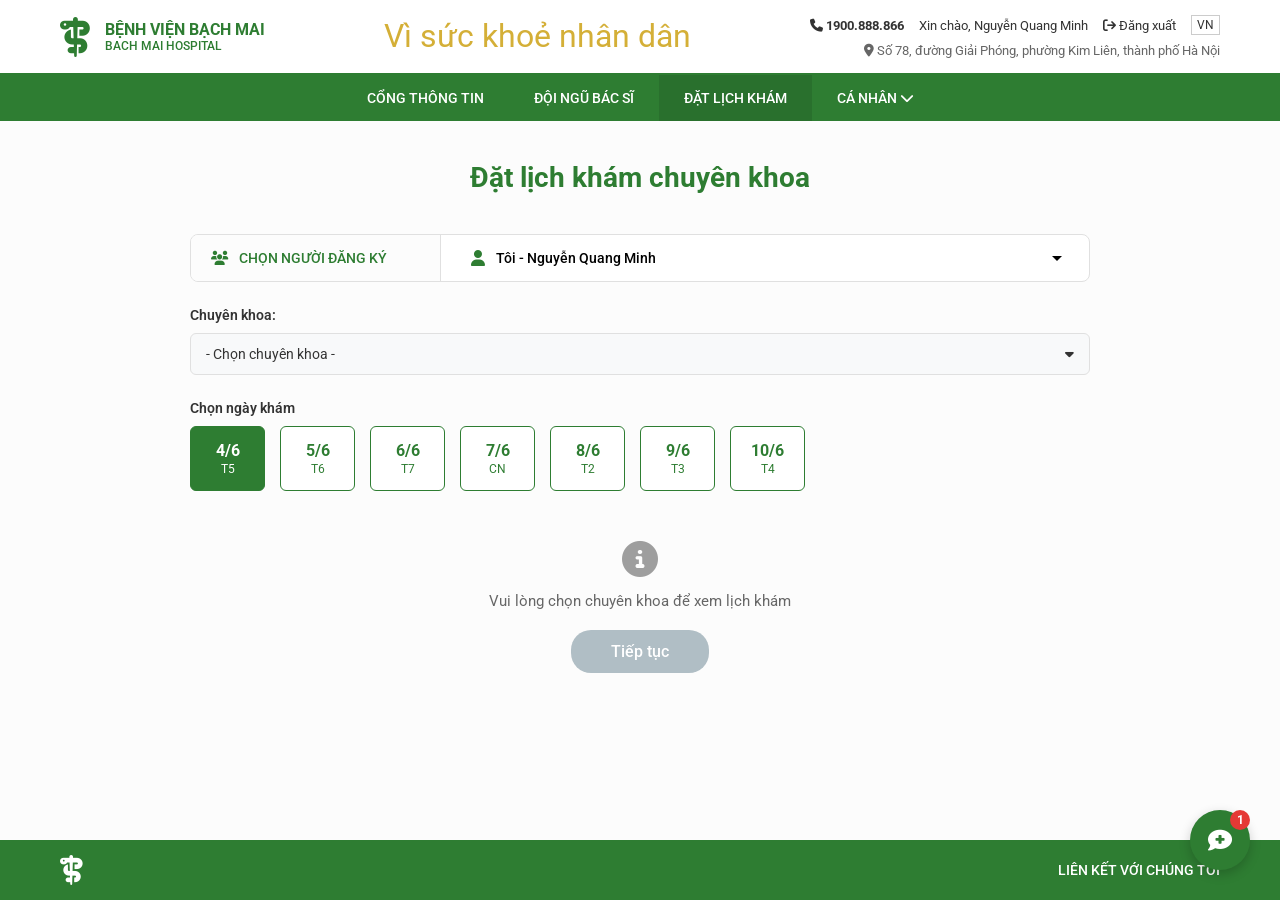
==== codebase/frontend/index.html @ 5bd8d62b "refactor: rollback direct frontend modifications and add codebase/frontend/TICKET_FRONTEND.md ticket" ====
<!DOCTYPE html>
<html lang="vi">
<head>
    <meta charset="UTF-8">
    <meta name="viewport" content="width=device-width, initial-scale=1.0">
    <title>Đặt lịch khám chuyên khoa - Bệnh viện Bạch Mai</title>
    <!-- Google Fonts -->
    <link href="https://fonts.googleapis.com/css2?family=Roboto:wght@400;500;700&display=swap" rel="stylesheet">
    <link href="https://fonts.googleapis.com/css2?family=Dancing+Script:wght@700&display=swap" rel="stylesheet">
    <!-- Font Awesome -->
    <link rel="stylesheet" href="https://cdnjs.cloudflare.com/ajax/libs/font-awesome/6.4.0/css/all.min.css">
    <!-- Custom CSS -->
    <link rel="stylesheet" href="css/styles.css">
</head>
<body>
    <!-- HEADER -->
    <header class="desktop-header">
        <div class="header-container">
            <!-- Left: Logo -->
            <div class="header-logo">
                <i class="fa-solid fa-staff-snake logo-icon"></i>
                <div class="logo-text">
                    <h1>BỆNH VIỆN BẠCH MAI</h1>
                    <h2>BACH MAI HOSPITAL</h2>
                </div>
            </div>
            
            <!-- Middle: Slogan -->
            <div class="header-slogan">
                <span>Vì sức khoẻ nhân dân</span>
            </div>

            <!-- Right: Info -->
            <div class="header-info">
                <div class="info-top">
                    <span class="phone"><i class="fa-solid fa-phone"></i> 1900.888.866</span>
                    <span class="user-greeting">Xin chào, Nguyễn Quang Minh</span>
                    <a href="#" class="logout"><i class="fa-solid fa-arrow-right-from-bracket"></i> Đăng xuất</a>
                    <div class="lang-switch">VN</div>
                </div>
                <div class="info-bottom">
                    <i class="fa-solid fa-location-dot"></i> Số 78, đường Giải Phóng, phường Kim Liên, thành phố Hà Nội
                </div>
            </div>
        </div>
    </header>

    <!-- NAVIGATION MENU -->
    <nav class="main-nav">
        <div class="nav-container">
            <a href="#">CỔNG THÔNG TIN</a>
            <a href="#">ĐỘI NGŨ BÁC SĨ</a>
            <a href="#" class="active">ĐẶT LỊCH KHÁM</a>
            <a href="#">CÁ NHÂN <i class="fa-solid fa-chevron-down"></i></a>
        </div>
    </nav>

    <!-- MAIN CONTENT -->
    <main class="main-content">
        <div class="content-container">
            <h1 class="page-title">Đặt lịch khám chuyên khoa</h1>

            <!-- Form Section -->
            <div class="booking-form">
                <!-- User Select -->
                <div class="form-row user-select-row">
                    <div class="row-label">
                        <i class="fa-solid fa-users"></i> CHỌN NGƯỜI ĐĂNG KÝ
                    </div>
                    <div class="row-input">
                        <div class="custom-select">
                            <i class="fa-solid fa-user input-icon"></i>
                            <select id="patient-select">
                                <option>Tôi - Nguyễn Quang Minh</option>
                            </select>
                        </div>
                    </div>
                </div>

                <!-- Department Select -->
                <div class="form-group">
                    <label>Chuyên khoa:</label>
                    <div class="custom-dropdown" id="department-dropdown">
                        <div class="dropdown-header">
                            <span class="selected-text">- Chọn chuyên khoa -</span>
                            <i class="fa-solid fa-caret-down"></i>
                        </div>
                        <div class="dropdown-body">
                            <div class="dropdown-search">
                                <input type="text" placeholder="" id="department-search">
                            </div>
                            <div class="dropdown-list">
                                <div class="dropdown-item" data-value="da-lieu">
                                    <div class="item-title">Da Liễu</div>
                                    <div class="item-desc"><span class="highlight">Triệu chứng:</span> CÁC TRIỆU CHỨNG NGOÀI DA: NGỨA, MỤN, PHỎNG NƯỚC, CÁC BỆNH LÂY NHIỄM QUA ĐƯỜNG TÌNH DỤC...</div>
                                </div>
                                <div class="dropdown-item" data-value="ho-tro-sinh-san">
                                    <div class="item-title">Hỗ trợ sinh sản</div>
                                    <div class="item-desc"><span class="highlight">Triệu chứng:</span> Khám vô sinh, mong con, IUI, IVF; bảo tồn sinh sản; dậy thì, mãn kinh, tiền hôn nhân; thai nghén, nội tiết, phụ khoa hiếm muộn : polyp buồng tử cung, dính buồng tử cung, u xơ tử cung, u buồng trứng, buồng trứng đa nang, lạc nội mạc tử cung; sk giới tính/ tình dục, sức khoẻ sinh sản, nam khoa sinh sản...</div>
                                </div>
                                <div class="dropdown-item" data-value="di-ung">
                                    <div class="item-title">Dị Ứng - Miễn dịch</div>
                                    <div class="item-desc"><span class="highlight">Triệu chứng:</span> CÁC TRIỆU CHỨNG: MẨN ĐỎ NGOÀI DA, MỀ ĐAY, LUPUS BAN ĐỎ, BỆNH HỆ THỐNG,...</div>
                                </div>
                                <div class="dropdown-item" data-value="noi-co-xuong-khop">
                                    <div class="item-title">Nội - Cơ Xương Khớp</div>
                                    <div class="item-desc"><span class="highlight">Triệu chứng:</span> CÓ CÁC TRIỆU CHỨNG SAU: ĐAU XƯƠNG, ĐAU VÀ SƯNG TẠI CÁC KHỚP,...</div>
                                </div>
                                <div class="dropdown-item" data-value="noi-chong-doc">
                                    <div class="item-title">Nội - Chống Độc</div>
                                    <div class="item-desc"><span class="highlight">Triệu chứng:</span> SAU KHI BỊ CÔN TRÙNG - ĐỘNG VẬT CẮN, DẤU HIỆU NGỘ ĐỘC THUỐC, KIỂM TRA SỨC KHỎE...</div>
                                </div>
                                <div class="dropdown-item" data-value="noi-ho-hap">
                                    <div class="item-title">Nội - Hô Hấp</div>
                                    <div class="item-desc"><span class="highlight">Triệu chứng:</span> CÓ CÁC TRIỆU CHỨNG: HO KHAN, HO ĐỜM, BỆNH PHỔI MÃN TÍNH, CÓ TIỀN SỬ HÚT THUỐC LÁ NHIỀU, ...</div>
                                </div>
                                <div class="dropdown-item" data-value="noi-huyet-hoc">
                                    <div class="item-title">Nội - Huyết Học</div>
                                    <div class="item-desc"><span class="highlight">Triệu chứng:</span> CÓ CÁC TRIỆU CHỨNG SAU: MỆT MỎI, DA XANH, CÓ CÁC NỐT XUẤT HUYẾT, HOẶC BẦM TÍM DƯỚI DA,...</div>
                                </div>
                            </div>
                        </div>
                    </div>
                </div>

                <!-- Date Select -->
                <div class="form-group date-group">
                    <label>Chọn ngày khám</label>
                    <div class="date-list">
                        <button class="date-btn active">
                            <span class="date-day">4/6</span>
                            <span class="date-dow">T5</span>
                        </button>
                        <button class="date-btn">
                            <span class="date-day">5/6</span>
                            <span class="date-dow">T6</span>
                        </button>
                        <button class="date-btn">
                            <span class="date-day">6/6</span>
                            <span class="date-dow">T7</span>
                        </button>
                        <button class="date-btn">
                            <span class="date-day">7/6</span>
                            <span class="date-dow">CN</span>
                        </button>
                        <button class="date-btn">
                            <span class="date-day">8/6</span>
                            <span class="date-dow">T2</span>
                        </button>
                        <button class="date-btn">
                            <span class="date-day">9/6</span>
                            <span class="date-dow">T3</span>
                        </button>
                        <button class="date-btn">
                            <span class="date-day">10/6</span>
                            <span class="date-dow">T4</span>
                        </button>
                    </div>
                </div>

                <!-- Info Message -->
                <div class="info-message" id="info-message-container">
                    <i class="fa-solid fa-circle-info"></i>
                    <p>Vui lòng chọn chuyên khoa để xem lịch khám</p>
                </div>

                <!-- Doctors List (Hidden default) -->
                <div class="doctors-container" id="doctors-container" style="display: none;">
                    <h3 class="section-subtitle">Danh sách Bác sĩ</h3>
                    <div class="doctors-list" id="doctors-list">
                        <!-- Bác sĩ sẽ được load từ file json bằng JS -->
                    </div>
                </div>

                <!-- Action Button -->
                <div class="action-row">
                    <button id="btn-continue" class="btn-disabled" disabled>Tiếp tục</button>
                </div>
            </div>
        </div>
    </main>

    <!-- FOOTER -->
    <footer class="desktop-footer">
        <div class="footer-container">
            <div class="footer-left">
                <i class="fa-solid fa-staff-snake footer-logo"></i>
            </div>
            <div class="footer-right">
                LIÊN KẾT VỚI CHÚNG TÔI
            </div>
        </div>
    </footer>
    <!-- AI Chatbot UI -->
    <div id="chatbot-widget" class="chatbot-widget">
        <!-- Chat Window (Hidden by default) -->
        <div id="chatbot-window" class="chatbot-window">
            <div class="chat-header">
                <div class="chat-title">
                    <i class="fa-solid fa-robot"></i> Trợ lý Bạch Mai Care
                </div>
                <button id="close-chat" class="close-chat-btn"><i class="fa-solid fa-times"></i></button>
            </div>
            <div id="chat-messages" class="chat-messages">
                <div class="message ai-message">
                    <div class="msg-avatar"><i class="fa-solid fa-robot"></i></div>
                    <div class="msg-bubble">Chào bạn! Tôi là Trợ lý AI Bệnh viện Bạch Mai. Tôi có thể giúp gì cho việc đặt lịch hoặc đổi lịch khám của bạn hôm nay?</div>
                </div>
            </div>
            <div class="chat-input-area">
                <input type="text" id="chat-input" placeholder="Nhập câu hỏi của bạn...">
                <button id="send-chat" class="send-chat-btn"><i class="fa-solid fa-paper-plane"></i></button>
            </div>
        </div>

        <!-- Floating Button -->
        <button id="chatbot-bubble" class="chatbot-bubble">
            <i class="fa-solid fa-comment-medical"></i>
            <span class="bubble-notification">1</span>
        </button>
    </div>

    <!-- Scripts -->
    <script src="js/app.js"></script>
</body>
</html>
---- codebase/frontend/css/styles.css ----
:root {
    --primary-color: #2e7d32; /* Green from the screenshot */
    --primary-light: #e8f5e9;
    --text-dark: #333333;
    --text-grey: #666666;
    --border-color: #e0e0e0;
    --bg-light: #fcfcfc;
    --gold: #d4af37;
}

* {
    margin: 0;
    padding: 0;
    box-sizing: border-box;
    font-family: 'Roboto', sans-serif;
}

body {
    background-color: #ffffff;
    color: var(--text-dark);
    display: flex;
    flex-direction: column;
    min-height: 100vh;
}

/* HEADER */
.desktop-header {
    background: #ffffff;
    border-bottom: 2px solid var(--primary-color);
    padding: 15px 0;
}
.header-container {
    max-width: 1200px;
    margin: 0 auto;
    display: flex;
    justify-content: space-between;
    align-items: center;
    padding: 0 20px;
}
.header-logo {
    display: flex;
    align-items: center;
    gap: 15px;
}
.logo-icon {
    font-size: 40px;
    color: var(--primary-color);
}
.logo-text h1 {
    font-size: 16px;
    color: var(--primary-color);
    margin: 0;
}
.logo-text h2 {
    font-size: 12px;
    color: var(--primary-color);
    font-weight: 500;
    margin: 0;
}
.header-slogan {
    font-family: 'Dancing Script', cursive;
    font-size: 32px;
    color: var(--gold);
}
.header-info {
    font-size: 13px;
    display: flex;
    flex-direction: column;
    align-items: flex-end;
    gap: 8px;
}
.info-top {
    display: flex;
    align-items: center;
    gap: 15px;
}
.phone {
    font-weight: bold;
}
.logout {
    color: var(--text-dark);
    text-decoration: none;
}
.lang-switch {
    border: 1px solid #ccc;
    padding: 2px 5px;
    font-size: 12px;
}
.info-bottom {
    color: var(--text-grey);
}

/* NAVIGATION */
.main-nav {
    background-color: var(--primary-color);
}
.nav-container {
    max-width: 1200px;
    margin: 0 auto;
    display: flex;
    justify-content: center;
    padding: 0 20px;
}
.nav-container a {
    color: #ffffff;
    text-decoration: none;
    padding: 15px 25px;
    font-size: 14px;
    font-weight: 500;
    transition: background 0.2s;
}
.nav-container a:hover, .nav-container a.active {
    background-color: rgba(0,0,0,0.1);
}

/* MAIN CONTENT */
.main-content {
    flex: 1;
    background-color: var(--bg-light);
    padding: 40px 20px;
}
.content-container {
    max-width: 900px;
    margin: 0 auto;
}
.page-title {
    text-align: center;
    color: var(--primary-color);
    font-size: 28px;
    margin-bottom: 30px;
}

/* FORM */
.booking-form {
    background: transparent;
    padding: 10px 0;
}
.form-row.user-select-row {
    border: 1px solid var(--border-color);
    border-radius: 8px;
    display: flex;
    align-items: center;
    margin-bottom: 25px;
    overflow: hidden;
    background: #ffffff;
}
.row-label {
    background: var(--bg-light);
    padding: 15px 20px;
    font-weight: 500;
    font-size: 14px;
    color: var(--primary-color);
    border-right: 1px solid var(--border-color);
    display: flex;
    align-items: center;
    gap: 10px;
    width: 250px;
}
.row-input {
    flex: 1;
    padding: 0 20px;
}
.custom-select {
    position: relative;
}
.custom-select .input-icon {
    position: absolute;
    left: 10px;
    top: 50%;
    transform: translateY(-50%);
    color: var(--primary-color);
}
.custom-select select {
    width: 100%;
    padding: 10px 10px 10px 35px;
    border: none;
    background: transparent;
    font-size: 14px;
    font-weight: 500;
    appearance: none;
    background: url('data:image/svg+xml;utf8,<svg fill="black" height="24" viewBox="0 0 24 24" width="24" xmlns="http://www.w3.org/2000/svg"><path d="M7 10l5 5 5-5z"/><path d="M0 0h24v24H0z" fill="none"/></svg>') no-repeat right center;
    outline: none;
}

.form-group {
    margin-bottom: 25px;
}
.form-group label {
    display: block;
    font-weight: 600;
    margin-bottom: 10px;
    font-size: 14px;
}
.form-group select {
    width: 100%;
    padding: 12px 15px;
    border: 1px solid var(--border-color);
    border-radius: 6px;
    font-size: 14px;
    appearance: none;
    color: var(--text-grey);
    background: #ffffff url('data:image/svg+xml;utf8,<svg fill="gray" height="24" viewBox="0 0 24 24" width="24" xmlns="http://www.w3.org/2000/svg"><path d="M7 10l5 5 5-5z"/><path d="M0 0h24v24H0z" fill="none"/></svg>') no-repeat right 10px center;
    outline: none;
}

.date-list {
    display: flex;
    gap: 15px;
}
.date-btn {
    background: #ffffff;
    border: 1px solid var(--primary-color);
    border-radius: 6px;
    width: 75px;
    height: 65px;
    display: flex;
    flex-direction: column;
    justify-content: center;
    align-items: center;
    cursor: pointer;
    color: var(--primary-color);
    transition: all 0.2s;
}
.date-btn:hover {
    background: var(--primary-light);
}
.date-btn.active {
    background: var(--primary-color);
    color: #ffffff;
}
.date-day {
    font-weight: bold;
    font-size: 16px;
}
.date-dow {
    font-size: 12px;
    margin-top: 2px;
}

.info-message {
    text-align: center;
    margin: 50px 0 20px 0;
    color: var(--text-grey);
}
.info-message i {
    font-size: 36px;
    color: #9e9e9e;
    margin-bottom: 15px;
}
.info-message p {
    font-size: 15px;
}

.action-row {
    text-align: center;
    margin-bottom: 40px;
}
#btn-continue {
    padding: 12px 40px;
    border: none;
    border-radius: 20px;
    font-size: 16px;
    font-weight: 500;
    color: #ffffff;
    transition: background 0.3s;
}
.btn-disabled {
    background-color: #b0bec5;
    cursor: not-allowed;
}
.btn-active {
    background-color: var(--primary-color);
    cursor: pointer;
}
.btn-active:hover {
    background-color: #1b5e20;
}

/* FOOTER */
.desktop-footer {
    background-color: var(--primary-color);
    color: #ffffff;
    padding: 15px 0;
}
.footer-container {
    max-width: 1200px;
    margin: 0 auto;
    display: flex;
    justify-content: space-between;
    align-items: center;
    padding: 0 20px;
}
.footer-logo {
    font-size: 30px;
}
.footer-right {
    font-size: 14px;
    font-weight: 500;
}

/* Custom Dropdown */
.custom-dropdown {
    position: relative;
    width: 100%;
}
.dropdown-header {
    width: 100%;
    padding: 12px 15px;
    border: 1px solid var(--border-color);
    border-radius: 6px;
    font-size: 14px;
    background: #f8f9fa;
    color: var(--text-dark);
    display: flex;
    justify-content: space-between;
    align-items: center;
    cursor: pointer;
}
.dropdown-body {
    position: absolute;
    top: 100%;
    left: 0;
    right: 0;
    background: #ffffff;
    border: 1px solid var(--border-color);
    border-top: none;
    border-radius: 0 0 6px 6px;
    box-shadow: 0 4px 6px rgba(0,0,0,0.1);
    z-index: 100;
    display: none;
}
.custom-dropdown.open .dropdown-body {
    display: block;
}
.dropdown-search {
    padding: 10px;
    border-bottom: 1px solid var(--border-color);
}
.dropdown-search input {
    width: 100%;
    padding: 10px;
    border: 1px solid var(--text-dark);
    border-radius: 4px;
    font-size: 14px;
    outline: none;
}
.dropdown-list {
    max-height: 250px;
    overflow-y: auto;
}
.dropdown-item {
    padding: 12px 15px;
    border-bottom: 1px solid var(--border-color);
    cursor: pointer;
    transition: background 0.2s;
}
.dropdown-item:hover {
    background: #f5f5f5;
}
.dropdown-item:last-child {
    border-bottom: none;
}
.item-title {
    font-weight: bold;
    font-size: 14px;
    color: var(--text-dark);
    margin-bottom: 5px;
}
.item-desc {
    font-size: 13px;
    color: var(--text-grey);
    line-height: 1.4;
}
.item-desc .highlight {
    color: #fbc02d;
    font-weight: bold;
}

/* Doctors List */
.doctors-container {
    margin-top: 30px;
    margin-bottom: 20px;
}
.section-subtitle {
    color: var(--primary-color);
    font-size: 16px;
    margin-bottom: 15px;
    text-transform: uppercase;
    border-bottom: 1px solid var(--primary-color);
    padding-bottom: 5px;
    display: inline-block;
}
.doctor-card {
    border: 1px solid var(--border-color);
    border-radius: 8px;
    padding: 15px;
    margin-bottom: 15px;
    background: #fff;
}
.doctor-name {
    font-size: 16px;
    font-weight: bold;
    color: var(--primary-color);
    margin-bottom: 5px;
}
.doctor-role {
    font-size: 14px;
    color: var(--text-grey);
}
.doctor-schedule {
    margin-top: 15px;
}
.schedule-day {
    font-size: 14px;
    font-weight: 500;
    margin-bottom: 5px;
}
.slot-btn {
    padding: 8px 12px;
    border: 1px solid var(--primary-color);
    border-radius: 4px;
    background: #fff;
    color: var(--primary-color);
    font-size: 13px;
    cursor: pointer;
    margin-right: 5px;
    margin-bottom: 5px;
    transition: all 0.2s;
}
.slot-btn:hover {
    background: var(--primary-color);
    color: #fff;
}

/* AI Chatbot Widget */
.chatbot-widget {
    position: fixed;
    bottom: 30px;
    right: 30px;
    z-index: 1000;
    display: flex;
    flex-direction: column;
    align-items: flex-end;
}

.chatbot-bubble {
    width: 60px;
    height: 60px;
    border-radius: 50%;
    background-color: var(--primary-color);
    color: white;
    border: none;
    box-shadow: 0 4px 12px rgba(0,0,0,0.2);
    font-size: 24px;
    cursor: pointer;
    position: relative;
    transition: transform 0.2s, background-color 0.2s;
    display: flex;
    justify-content: center;
    align-items: center;
}

.chatbot-bubble:hover {
    transform: scale(1.05);
    background-color: #1b5e20;
}

.bubble-notification {
    position: absolute;
    top: 0;
    right: 0;
    background-color: #e53935;
    color: white;
    font-size: 12px;
    font-weight: bold;
    width: 20px;
    height: 20px;
    border-radius: 50%;
    display: flex;
    justify-content: center;
    align-items: center;
}

.chatbot-window {
    width: 350px;
    height: 450px;
    background-color: white;
    border-radius: 12px;
    box-shadow: 0 5px 20px rgba(0,0,0,0.15);
    display: none; /* Hidden by default */
    flex-direction: column;
    margin-bottom: 15px;
    overflow: hidden;
    border: 1px solid var(--border-color);
}

.chatbot-window.open {
    display: flex;
}

.chat-header {
    background-color: var(--primary-color);
    color: white;
    padding: 15px;
    display: flex;
    justify-content: space-between;
    align-items: center;
}

.chat-title {
    font-weight: bold;
    font-size: 15px;
    display: flex;
    align-items: center;
    gap: 8px;
}

.close-chat-btn {
    background: transparent;
    border: none;
    color: white;
    font-size: 18px;
    cursor: pointer;
}

.chat-messages {
    flex: 1;
    padding: 15px;
    overflow-y: auto;
    background-color: #f5f5f5;
    display: flex;
    flex-direction: column;
    gap: 15px;
}

.message {
    display: flex;
    max-width: 85%;
}

.ai-message {
    align-self: flex-start;
}

.user-message {
    align-self: flex-end;
    flex-direction: row-reverse;
}

.msg-avatar {
    width: 30px;
    height: 30px;
    border-radius: 50%;
    background-color: var(--primary-color);
    color: white;
    display: flex;
    justify-content: center;
    align-items: center;
    font-size: 14px;
    margin: 0 10px;
    flex-shrink: 0;
}

.user-message .msg-avatar {
    background-color: #757575;
}

.msg-bubble {
    padding: 10px 15px;
    border-radius: 15px;
    font-size: 14px;
    line-height: 1.4;
    box-shadow: 0 1px 2px rgba(0,0,0,0.1);
}

.ai-message .msg-bubble {
    background-color: white;
    color: var(--text-dark);
    border-top-left-radius: 0;
}

.user-message .msg-bubble {
    background-color: var(--primary-light);
    color: var(--text-dark);
    border-top-right-radius: 0;
}

.chat-input-area {
    padding: 10px;
    background-color: white;
    border-top: 1px solid var(--border-color);
    display: flex;
    gap: 10px;
}

.chat-input-area input {
    flex: 1;
    padding: 10px 15px;
    border: 1px solid var(--border-color);
    border-radius: 20px;
    outline: none;
    font-size: 14px;
}

.chat-input-area input:focus {
    border-color: var(--primary-color);
}

.send-chat-btn {
    background-color: var(--primary-color);
    color: white;
    border: none;
    width: 40px;
    height: 40px;
    border-radius: 50%;
    cursor: pointer;
    display: flex;
    justify-content: center;
    align-items: center;
    transition: background 0.2s;
}

.send-chat-btn:hover {
    background-color: #1b5e20;
}

.typing-indicator {
    display: flex;
    gap: 4px;
    padding: 5px 0;
}
.typing-dot {
    width: 6px;
    height: 6px;
    background-color: #999;
    border-radius: 50%;
    animation: typing 1.4s infinite ease-in-out both;
}
.typing-dot:nth-child(1) { animation-delay: -0.32s; }
.typing-dot:nth-child(2) { animation-delay: -0.16s; }
@keyframes typing {
    0%, 80%, 100% { transform: scale(0); }
    40% { transform: scale(1); }
}
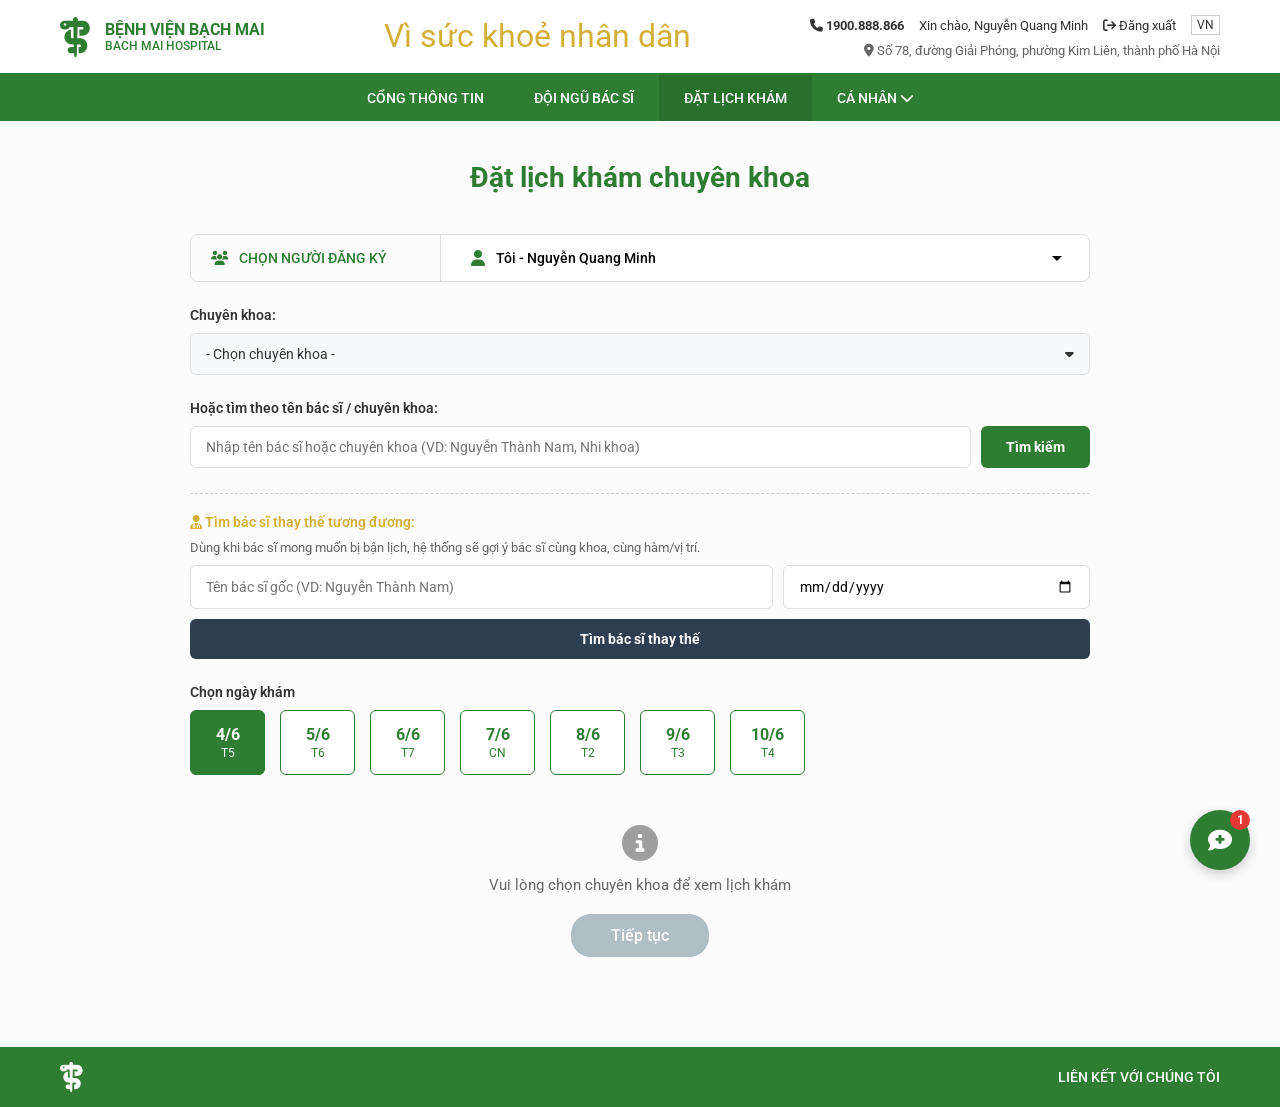
==== commit 81fa2a46: "feat: integrate search, alternative slots, booking and fix frontend bugs" ====
--- a/codebase/frontend/index.html
+++ b/codebase/frontend/index.html
@@ -90,6 +90,10 @@
                                 <input type="text" placeholder="" id="department-search">
                             </div>
                             <div class="dropdown-list">
+                                <div class="dropdown-item" data-value="nhi-khoa">
+                                    <div class="item-title">Trung tâm Nhi khoa</div>
+                                    <div class="item-desc"><span class="highlight">Triệu chứng:</span> Các bệnh lý chuyên khoa Nhi, khám sức khỏe định kỳ cho trẻ, tư vấn tiêm chủng...</div>
+                                </div>
                                 <div class="dropdown-item" data-value="da-lieu">
                                     <div class="item-title">Da Liễu</div>
                                     <div class="item-desc"><span class="highlight">Triệu chứng:</span> CÁC TRIỆU CHỨNG NGOÀI DA: NGỨA, MỤN, PHỎNG NƯỚC, CÁC BỆNH LÂY NHIỄM QUA ĐƯỜNG TÌNH DỤC...</div>
@@ -121,6 +125,26 @@
                             </div>
                         </div>
                     </div>
+                </div>
+
+                <!-- Doctor Name Search -->
+                <div class="form-group">
+                    <label>Hoặc tìm theo tên bác sĩ / chuyên khoa:</label>
+                    <div style="display: flex; gap: 10px;">
+                        <input type="text" id="doctor-search-box" placeholder="Nhập tên bác sĩ hoặc chuyên khoa (VD: Nguyễn Thành Nam, Nhi khoa)" style="flex: 1; padding: 12px 15px; border: 1px solid var(--border-color); border-radius: 6px; outline: none; font-size: 14px;">
+                        <button id="btn-search-doctor" style="padding: 12px 25px; background: var(--primary-color); color: white; border: none; border-radius: 6px; cursor: pointer; font-weight: bold; font-size: 14px;">Tìm kiếm</button>
+                    </div>
+                </div>
+
+                <!-- Equivalent Doctor Search -->
+                <div class="form-group" style="margin-top: 20px; padding-top: 20px; border-top: 1px dashed #ccc;">
+                    <label style="color: #d4af37;"><i class="fa-solid fa-user-doctor"></i> Tìm bác sĩ thay thế tương đương:</label>
+                    <p style="font-size: 13px; color: #666; margin-bottom: 10px;">Dùng khi bác sĩ mong muốn bị bận lịch, hệ thống sẽ gợi ý bác sĩ cùng khoa, cùng hàm/vị trí.</p>
+                    <div style="display: flex; gap: 10px; margin-bottom: 10px;">
+                        <input type="text" id="equiv-doctor-name" placeholder="Tên bác sĩ gốc (VD: Nguyễn Thành Nam)" style="flex: 2; padding: 12px 15px; border: 1px solid var(--border-color); border-radius: 6px; outline: none; font-size: 14px;">
+                        <input type="date" id="equiv-doctor-date" style="flex: 1; padding: 12px 15px; border: 1px solid var(--border-color); border-radius: 6px; outline: none; font-size: 14px;">
+                    </div>
+                    <button id="btn-search-equiv" style="width: 100%; padding: 12px 25px; background: #2c3e50; color: white; border: none; border-radius: 6px; cursor: pointer; font-weight: bold; font-size: 14px;">Tìm bác sĩ thay thế</button>
                 </div>
 
                 <!-- Date Select -->
@@ -221,6 +245,6 @@
     </div>
 
     <!-- Scripts -->
-    <script src="js/app.js"></script>
+    <script src="js/app.js?v=6"></script>
 </body>
 </html>
--- a/codebase/frontend/css/styles.css
+++ b/codebase/frontend/css/styles.css
@@ -538,14 +538,17 @@
     max-width: 85%;
 }
 
-.ai-message {
-    align-self: flex-start;
-}
-
-.user-message {
-    align-self: flex-end;
-    flex-direction: row-reverse;
-}
+    .user-message {
+        justify-content: flex-end;
+    }
+    .user-message .msg-bubble {
+        background-color: var(--primary-color);
+        color: #ffffff;
+    }
+    .ai-message .msg-bubble {
+        background-color: #ffffff;
+        color: var(--text-dark);
+    }
 
 .msg-avatar {
     width: 30px;
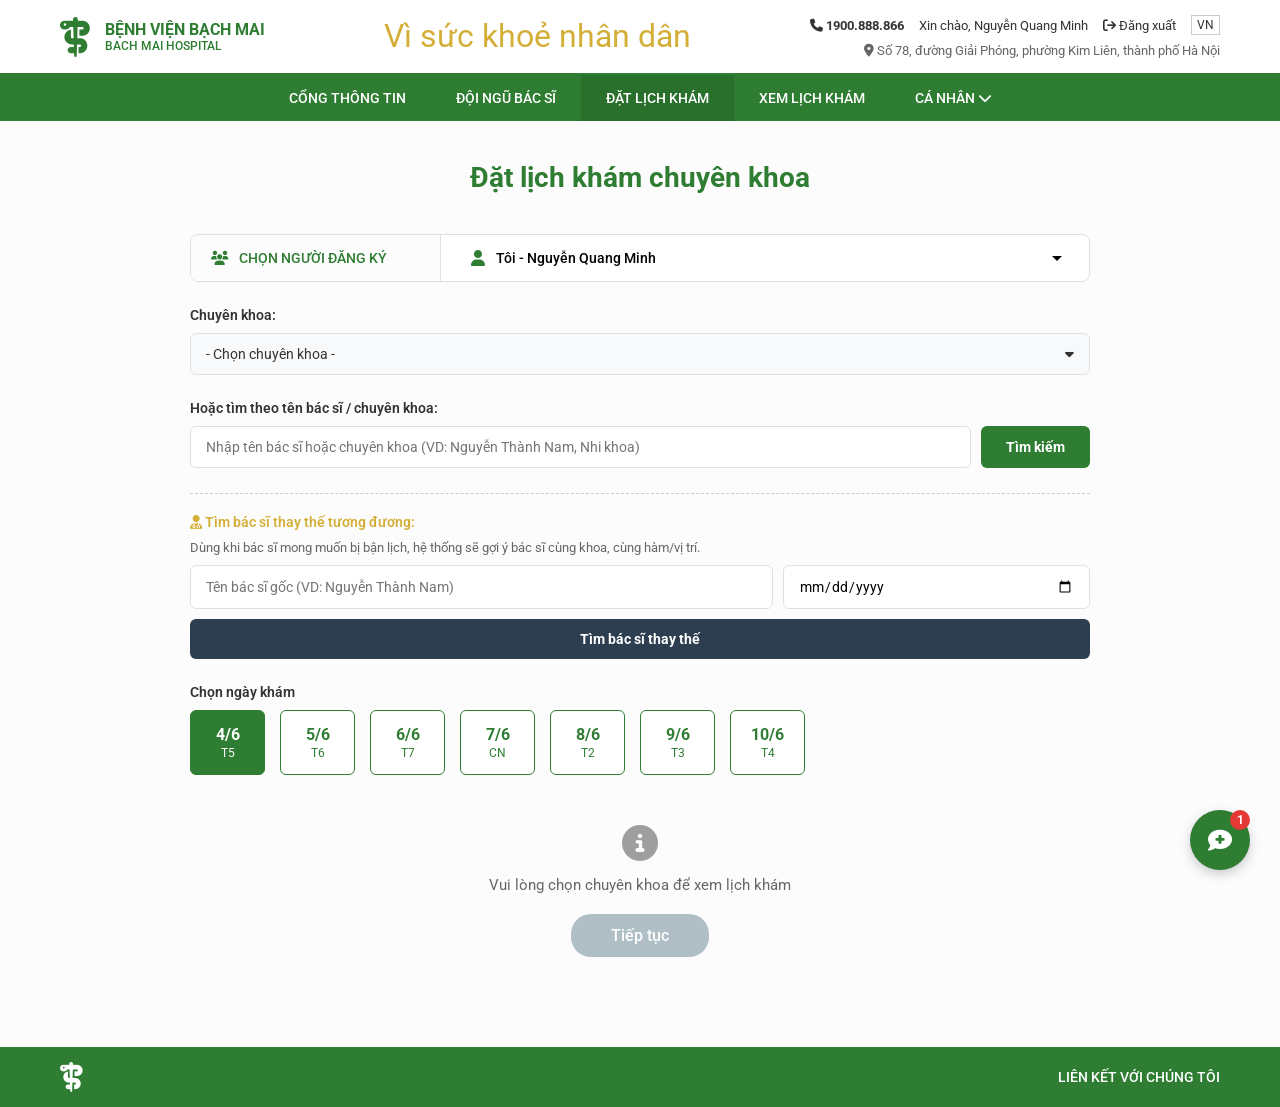
==== commit 88547a29: "feat: add view appointments menu item" ====
--- a/codebase/frontend/index.html
+++ b/codebase/frontend/index.html
@@ -51,6 +51,7 @@
             <a href="#">CỔNG THÔNG TIN</a>
             <a href="#">ĐỘI NGŨ BÁC SĨ</a>
             <a href="#" class="active">ĐẶT LỊCH KHÁM</a>
+            <a href="#">XEM LỊCH KHÁM</a>
             <a href="#">CÁ NHÂN <i class="fa-solid fa-chevron-down"></i></a>
         </div>
     </nav>
@@ -94,33 +95,17 @@
                                     <div class="item-title">Trung tâm Nhi khoa</div>
                                     <div class="item-desc"><span class="highlight">Triệu chứng:</span> Các bệnh lý chuyên khoa Nhi, khám sức khỏe định kỳ cho trẻ, tư vấn tiêm chủng...</div>
                                 </div>
-                                <div class="dropdown-item" data-value="da-lieu">
-                                    <div class="item-title">Da Liễu</div>
-                                    <div class="item-desc"><span class="highlight">Triệu chứng:</span> CÁC TRIỆU CHỨNG NGOÀI DA: NGỨA, MỤN, PHỎNG NƯỚC, CÁC BỆNH LÂY NHIỄM QUA ĐƯỜNG TÌNH DỤC...</div>
-                                </div>
-                                <div class="dropdown-item" data-value="ho-tro-sinh-san">
-                                    <div class="item-title">Hỗ trợ sinh sản</div>
-                                    <div class="item-desc"><span class="highlight">Triệu chứng:</span> Khám vô sinh, mong con, IUI, IVF; bảo tồn sinh sản; dậy thì, mãn kinh, tiền hôn nhân; thai nghén, nội tiết, phụ khoa hiếm muộn : polyp buồng tử cung, dính buồng tử cung, u xơ tử cung, u buồng trứng, buồng trứng đa nang, lạc nội mạc tử cung; sk giới tính/ tình dục, sức khoẻ sinh sản, nam khoa sinh sản...</div>
-                                </div>
-                                <div class="dropdown-item" data-value="di-ung">
-                                    <div class="item-title">Dị Ứng - Miễn dịch</div>
-                                    <div class="item-desc"><span class="highlight">Triệu chứng:</span> CÁC TRIỆU CHỨNG: MẨN ĐỎ NGOÀI DA, MỀ ĐAY, LUPUS BAN ĐỎ, BỆNH HỆ THỐNG,...</div>
-                                </div>
-                                <div class="dropdown-item" data-value="noi-co-xuong-khop">
-                                    <div class="item-title">Nội - Cơ Xương Khớp</div>
-                                    <div class="item-desc"><span class="highlight">Triệu chứng:</span> CÓ CÁC TRIỆU CHỨNG SAU: ĐAU XƯƠNG, ĐAU VÀ SƯNG TẠI CÁC KHỚP,...</div>
-                                </div>
-                                <div class="dropdown-item" data-value="noi-chong-doc">
-                                    <div class="item-title">Nội - Chống Độc</div>
-                                    <div class="item-desc"><span class="highlight">Triệu chứng:</span> SAU KHI BỊ CÔN TRÙNG - ĐỘNG VẬT CẮN, DẤU HIỆU NGỘ ĐỘC THUỐC, KIỂM TRA SỨC KHỎE...</div>
-                                </div>
-                                <div class="dropdown-item" data-value="noi-ho-hap">
-                                    <div class="item-title">Nội - Hô Hấp</div>
-                                    <div class="item-desc"><span class="highlight">Triệu chứng:</span> CÓ CÁC TRIỆU CHỨNG: HO KHAN, HO ĐỜM, BỆNH PHỔI MÃN TÍNH, CÓ TIỀN SỬ HÚT THUỐC LÁ NHIỀU, ...</div>
-                                </div>
-                                <div class="dropdown-item" data-value="noi-huyet-hoc">
-                                    <div class="item-title">Nội - Huyết Học</div>
-                                    <div class="item-desc"><span class="highlight">Triệu chứng:</span> CÓ CÁC TRIỆU CHỨNG SAU: MỆT MỎI, DA XANH, CÓ CÁC NỐT XUẤT HUYẾT, HOẶC BẦM TÍM DƯỚI DA,...</div>
+                                <div class="dropdown-item" data-value="hoi-suc-tich-cuc">
+                                    <div class="item-title">Trung tâm Hồi sức tích cực</div>
+                                    <div class="item-desc"><span class="highlight">Triệu chứng:</span> Cấp cứu, hồi sức tích cực bệnh nhân nặng, đa chấn thương...</div>
+                                </div>
+                                <div class="dropdown-item" data-value="phuc-hoi-chuc-nang">
+                                    <div class="item-title">Viện Phục hồi chức năng Bạch Mai</div>
+                                    <div class="item-desc"><span class="highlight">Triệu chứng:</span> Phục hồi chức năng sau tai biến, chấn thương, các bệnh lý vận động...</div>
+                                </div>
+                                <div class="dropdown-item" data-value="co-xuong-khop">
+                                    <div class="item-title">Viện Cơ Xương Khớp Bạch Mai</div>
+                                    <div class="item-desc"><span class="highlight">Triệu chứng:</span> Đau nhức xương khớp, loãng xương, viêm khớp dạng thấp, gút...</div>
                                 </div>
                             </div>
                         </div>
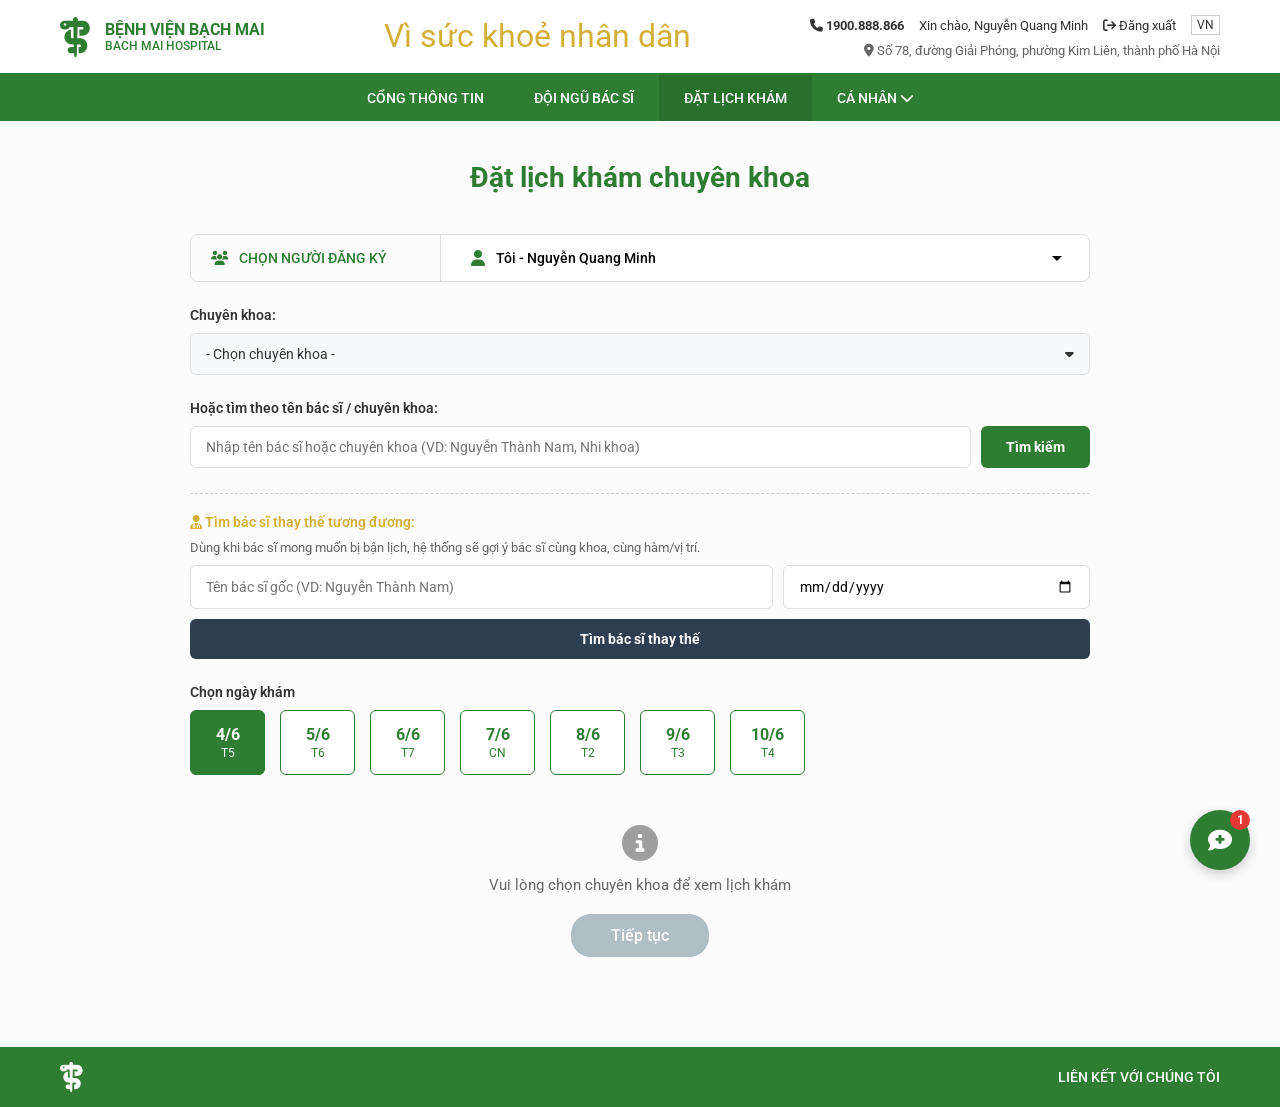
==== commit 2aa0f343: "Merge branch 'origin/main' into main, resolving doctors.json conflict by keeping our full restored d" ====
--- a/codebase/frontend/index.html
+++ b/codebase/frontend/index.html
@@ -51,7 +51,6 @@
             <a href="#">CỔNG THÔNG TIN</a>
             <a href="#">ĐỘI NGŨ BÁC SĨ</a>
             <a href="#" class="active">ĐẶT LỊCH KHÁM</a>
-            <a href="#">XEM LỊCH KHÁM</a>
             <a href="#">CÁ NHÂN <i class="fa-solid fa-chevron-down"></i></a>
         </div>
     </nav>
@@ -95,17 +94,33 @@
                                     <div class="item-title">Trung tâm Nhi khoa</div>
                                     <div class="item-desc"><span class="highlight">Triệu chứng:</span> Các bệnh lý chuyên khoa Nhi, khám sức khỏe định kỳ cho trẻ, tư vấn tiêm chủng...</div>
                                 </div>
-                                <div class="dropdown-item" data-value="hoi-suc-tich-cuc">
-                                    <div class="item-title">Trung tâm Hồi sức tích cực</div>
-                                    <div class="item-desc"><span class="highlight">Triệu chứng:</span> Cấp cứu, hồi sức tích cực bệnh nhân nặng, đa chấn thương...</div>
-                                </div>
-                                <div class="dropdown-item" data-value="phuc-hoi-chuc-nang">
-                                    <div class="item-title">Viện Phục hồi chức năng Bạch Mai</div>
-                                    <div class="item-desc"><span class="highlight">Triệu chứng:</span> Phục hồi chức năng sau tai biến, chấn thương, các bệnh lý vận động...</div>
-                                </div>
-                                <div class="dropdown-item" data-value="co-xuong-khop">
-                                    <div class="item-title">Viện Cơ Xương Khớp Bạch Mai</div>
-                                    <div class="item-desc"><span class="highlight">Triệu chứng:</span> Đau nhức xương khớp, loãng xương, viêm khớp dạng thấp, gút...</div>
+                                <div class="dropdown-item" data-value="da-lieu">
+                                    <div class="item-title">Da Liễu</div>
+                                    <div class="item-desc"><span class="highlight">Triệu chứng:</span> CÁC TRIỆU CHỨNG NGOÀI DA: NGỨA, MỤN, PHỎNG NƯỚC, CÁC BỆNH LÂY NHIỄM QUA ĐƯỜNG TÌNH DỤC...</div>
+                                </div>
+                                <div class="dropdown-item" data-value="ho-tro-sinh-san">
+                                    <div class="item-title">Hỗ trợ sinh sản</div>
+                                    <div class="item-desc"><span class="highlight">Triệu chứng:</span> Khám vô sinh, mong con, IUI, IVF; bảo tồn sinh sản; dậy thì, mãn kinh, tiền hôn nhân; thai nghén, nội tiết, phụ khoa hiếm muộn : polyp buồng tử cung, dính buồng tử cung, u xơ tử cung, u buồng trứng, buồng trứng đa nang, lạc nội mạc tử cung; sk giới tính/ tình dục, sức khoẻ sinh sản, nam khoa sinh sản...</div>
+                                </div>
+                                <div class="dropdown-item" data-value="di-ung">
+                                    <div class="item-title">Dị Ứng - Miễn dịch</div>
+                                    <div class="item-desc"><span class="highlight">Triệu chứng:</span> CÁC TRIỆU CHỨNG: MẨN ĐỎ NGOÀI DA, MỀ ĐAY, LUPUS BAN ĐỎ, BỆNH HỆ THỐNG,...</div>
+                                </div>
+                                <div class="dropdown-item" data-value="noi-co-xuong-khop">
+                                    <div class="item-title">Nội - Cơ Xương Khớp</div>
+                                    <div class="item-desc"><span class="highlight">Triệu chứng:</span> CÓ CÁC TRIỆU CHỨNG SAU: ĐAU XƯƠNG, ĐAU VÀ SƯNG TẠI CÁC KHỚP,...</div>
+                                </div>
+                                <div class="dropdown-item" data-value="noi-chong-doc">
+                                    <div class="item-title">Nội - Chống Độc</div>
+                                    <div class="item-desc"><span class="highlight">Triệu chứng:</span> SAU KHI BỊ CÔN TRÙNG - ĐỘNG VẬT CẮN, DẤU HIỆU NGỘ ĐỘC THUỐC, KIỂM TRA SỨC KHỎE...</div>
+                                </div>
+                                <div class="dropdown-item" data-value="noi-ho-hap">
+                                    <div class="item-title">Nội - Hô Hấp</div>
+                                    <div class="item-desc"><span class="highlight">Triệu chứng:</span> CÓ CÁC TRIỆU CHỨNG: HO KHAN, HO ĐỜM, BỆNH PHỔI MÃN TÍNH, CÓ TIỀN SỬ HÚT THUỐC LÁ NHIỀU, ...</div>
+                                </div>
+                                <div class="dropdown-item" data-value="noi-huyet-hoc">
+                                    <div class="item-title">Nội - Huyết Học</div>
+                                    <div class="item-desc"><span class="highlight">Triệu chứng:</span> CÓ CÁC TRIỆU CHỨNG SAU: MỆT MỎI, DA XANH, CÓ CÁC NỐT XUẤT HUYẾT, HOẶC BẦM TÍM DƯỚI DA,...</div>
                                 </div>
                             </div>
                         </div>
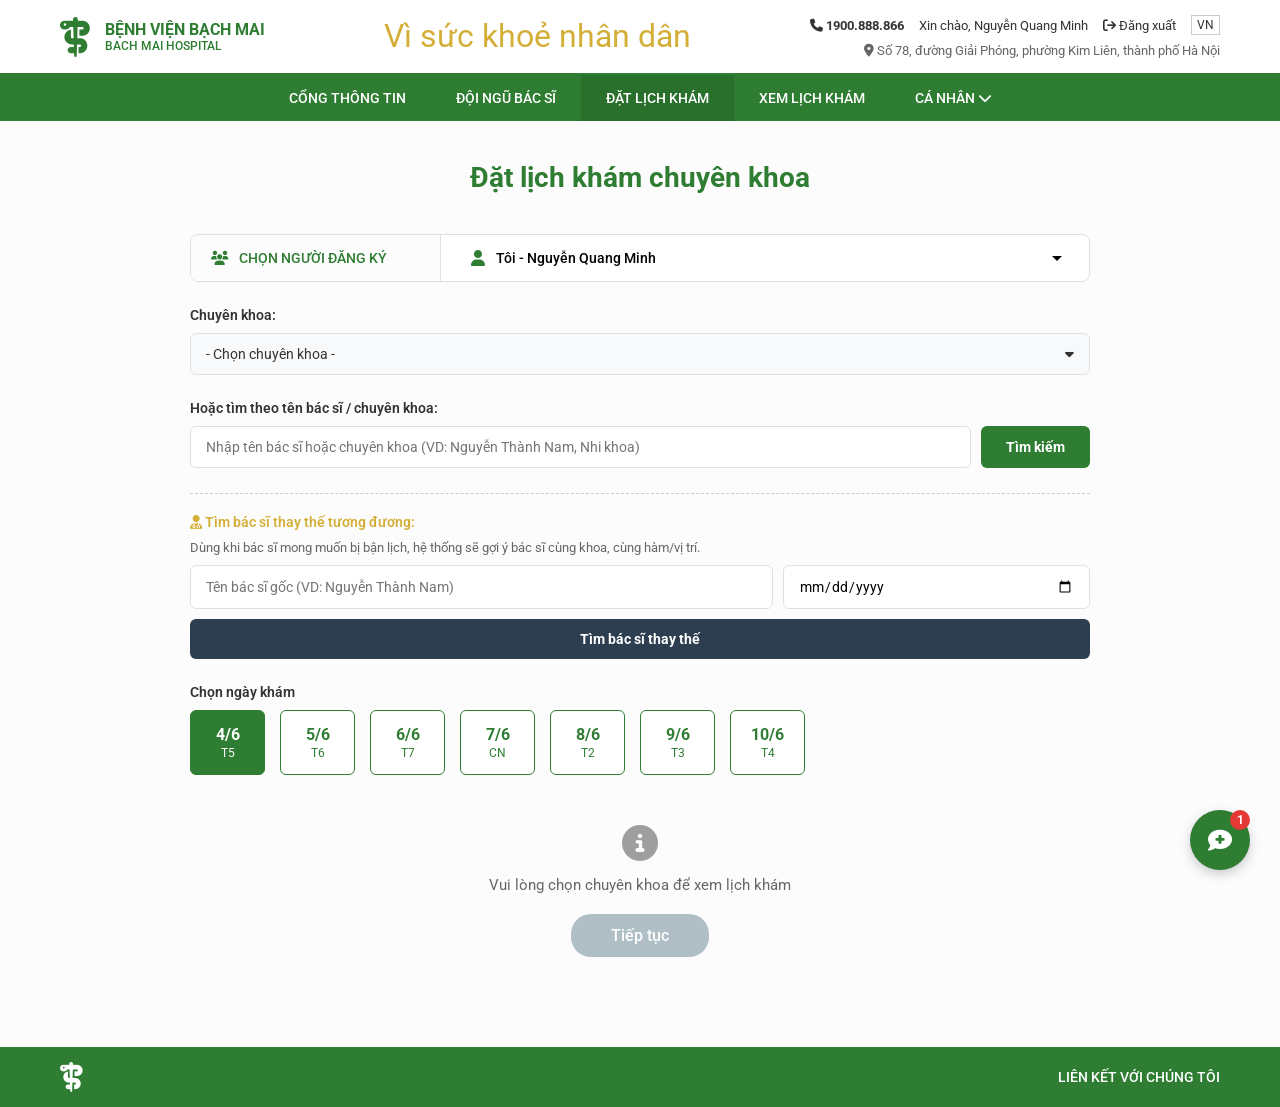
==== commit 17491aa1: "Merge branch 'origin/main' into main, resolving doctors.json conflict by accepting remote data" ====
--- a/codebase/frontend/index.html
+++ b/codebase/frontend/index.html
@@ -50,7 +50,8 @@
         <div class="nav-container">
             <a href="#">CỔNG THÔNG TIN</a>
             <a href="#">ĐỘI NGŨ BÁC SĨ</a>
-            <a href="#" class="active">ĐẶT LỊCH KHÁM</a>
+            <a href="index.html" class="active">ĐẶT LỊCH KHÁM</a>
+            <a href="appointments.html">XEM LỊCH KHÁM</a>
             <a href="#">CÁ NHÂN <i class="fa-solid fa-chevron-down"></i></a>
         </div>
     </nav>
@@ -94,33 +95,17 @@
                                     <div class="item-title">Trung tâm Nhi khoa</div>
                                     <div class="item-desc"><span class="highlight">Triệu chứng:</span> Các bệnh lý chuyên khoa Nhi, khám sức khỏe định kỳ cho trẻ, tư vấn tiêm chủng...</div>
                                 </div>
-                                <div class="dropdown-item" data-value="da-lieu">
-                                    <div class="item-title">Da Liễu</div>
-                                    <div class="item-desc"><span class="highlight">Triệu chứng:</span> CÁC TRIỆU CHỨNG NGOÀI DA: NGỨA, MỤN, PHỎNG NƯỚC, CÁC BỆNH LÂY NHIỄM QUA ĐƯỜNG TÌNH DỤC...</div>
-                                </div>
-                                <div class="dropdown-item" data-value="ho-tro-sinh-san">
-                                    <div class="item-title">Hỗ trợ sinh sản</div>
-                                    <div class="item-desc"><span class="highlight">Triệu chứng:</span> Khám vô sinh, mong con, IUI, IVF; bảo tồn sinh sản; dậy thì, mãn kinh, tiền hôn nhân; thai nghén, nội tiết, phụ khoa hiếm muộn : polyp buồng tử cung, dính buồng tử cung, u xơ tử cung, u buồng trứng, buồng trứng đa nang, lạc nội mạc tử cung; sk giới tính/ tình dục, sức khoẻ sinh sản, nam khoa sinh sản...</div>
-                                </div>
-                                <div class="dropdown-item" data-value="di-ung">
-                                    <div class="item-title">Dị Ứng - Miễn dịch</div>
-                                    <div class="item-desc"><span class="highlight">Triệu chứng:</span> CÁC TRIỆU CHỨNG: MẨN ĐỎ NGOÀI DA, MỀ ĐAY, LUPUS BAN ĐỎ, BỆNH HỆ THỐNG,...</div>
-                                </div>
-                                <div class="dropdown-item" data-value="noi-co-xuong-khop">
-                                    <div class="item-title">Nội - Cơ Xương Khớp</div>
-                                    <div class="item-desc"><span class="highlight">Triệu chứng:</span> CÓ CÁC TRIỆU CHỨNG SAU: ĐAU XƯƠNG, ĐAU VÀ SƯNG TẠI CÁC KHỚP,...</div>
-                                </div>
-                                <div class="dropdown-item" data-value="noi-chong-doc">
-                                    <div class="item-title">Nội - Chống Độc</div>
-                                    <div class="item-desc"><span class="highlight">Triệu chứng:</span> SAU KHI BỊ CÔN TRÙNG - ĐỘNG VẬT CẮN, DẤU HIỆU NGỘ ĐỘC THUỐC, KIỂM TRA SỨC KHỎE...</div>
-                                </div>
-                                <div class="dropdown-item" data-value="noi-ho-hap">
-                                    <div class="item-title">Nội - Hô Hấp</div>
-                                    <div class="item-desc"><span class="highlight">Triệu chứng:</span> CÓ CÁC TRIỆU CHỨNG: HO KHAN, HO ĐỜM, BỆNH PHỔI MÃN TÍNH, CÓ TIỀN SỬ HÚT THUỐC LÁ NHIỀU, ...</div>
-                                </div>
-                                <div class="dropdown-item" data-value="noi-huyet-hoc">
-                                    <div class="item-title">Nội - Huyết Học</div>
-                                    <div class="item-desc"><span class="highlight">Triệu chứng:</span> CÓ CÁC TRIỆU CHỨNG SAU: MỆT MỎI, DA XANH, CÓ CÁC NỐT XUẤT HUYẾT, HOẶC BẦM TÍM DƯỚI DA,...</div>
+                                <div class="dropdown-item" data-value="hoi-suc-tich-cuc">
+                                    <div class="item-title">Trung tâm Hồi sức tích cực</div>
+                                    <div class="item-desc"><span class="highlight">Triệu chứng:</span> Cấp cứu, hồi sức tích cực bệnh nhân nặng, đa chấn thương...</div>
+                                </div>
+                                <div class="dropdown-item" data-value="phuc-hoi-chuc-nang">
+                                    <div class="item-title">Viện Phục hồi chức năng Bạch Mai</div>
+                                    <div class="item-desc"><span class="highlight">Triệu chứng:</span> Phục hồi chức năng sau tai biến, chấn thương, các bệnh lý vận động...</div>
+                                </div>
+                                <div class="dropdown-item" data-value="co-xuong-khop">
+                                    <div class="item-title">Viện Cơ Xương Khớp Bạch Mai</div>
+                                    <div class="item-desc"><span class="highlight">Triệu chứng:</span> Đau nhức xương khớp, loãng xương, viêm khớp dạng thấp, gút...</div>
                                 </div>
                             </div>
                         </div>
--- a/codebase/frontend/css/styles.css
+++ b/codebase/frontend/css/styles.css
@@ -645,3 +645,189 @@
     0%, 80%, 100% { transform: scale(0); }
     40% { transform: scale(1); }
 }
+
+/* Profile Page Layout */
+.profile-main {
+    padding: 30px 20px;
+    max-width: 1200px;
+    margin: 0 auto;
+}
+
+.profile-container {
+    display: flex;
+    gap: 30px;
+}
+
+/* Sidebar */
+.profile-sidebar {
+    width: 280px;
+    background: transparent;
+}
+
+.sidebar-title {
+    font-size: 18px;
+    font-weight: bold;
+    margin-bottom: 20px;
+    color: #333;
+}
+
+.user-profile-card {
+    display: flex;
+    align-items: center;
+    gap: 15px;
+    margin-bottom: 30px;
+}
+
+.user-profile-card .avatar {
+    width: 45px;
+    height: 45px;
+    background: #666;
+    color: white;
+    border-radius: 50%;
+    display: flex;
+    align-items: center;
+    justify-content: center;
+    font-size: 20px;
+}
+
+.user-profile-card .user-name {
+    font-weight: bold;
+    font-size: 15px;
+    color: #333;
+}
+
+.user-profile-card .user-meta {
+    font-size: 13px;
+    color: #666;
+}
+
+.sidebar-menu {
+    list-style: none;
+    padding: 0;
+    margin: 0;
+}
+
+.sidebar-menu li {
+    margin-bottom: 5px;
+}
+
+.sidebar-menu a {
+    display: flex;
+    align-items: center;
+    gap: 15px;
+    padding: 12px 15px;
+    text-decoration: none;
+    color: #333;
+    border-radius: 6px;
+    font-size: 14px;
+    transition: background 0.3s;
+}
+
+.sidebar-menu a i {
+    width: 20px;
+    text-align: center;
+    color: #666;
+}
+
+.sidebar-menu a:hover {
+    background: #e9ecef;
+}
+
+.sidebar-menu a.active {
+    background: #39883f;
+    color: white;
+    font-weight: bold;
+}
+
+.sidebar-menu a.active i {
+    color: white;
+}
+
+/* Profile Content */
+.profile-content {
+    flex: 1;
+    background: white;
+    padding: 30px;
+    border-radius: 8px;
+    box-shadow: 0 2px 10px rgba(0,0,0,0.05);
+}
+
+.content-header {
+    margin-bottom: 30px;
+    border-bottom: 1px solid #eee;
+    padding-bottom: 20px;
+}
+
+.content-header h2 {
+    color: #39883f;
+    font-size: 20px;
+    margin-bottom: 10px;
+}
+
+.content-header p {
+    color: #666;
+    font-size: 14px;
+}
+
+/* Appointment Card */
+.appointment-card {
+    border: 1px solid #e0e0e0;
+    border-radius: 8px;
+    padding: 20px;
+    margin-bottom: 20px;
+    display: flex;
+    justify-content: space-between;
+}
+
+.app-info {
+    flex: 1;
+}
+
+.app-row {
+    margin-bottom: 8px;
+    font-size: 14px;
+}
+
+.app-row strong {
+    color: #555;
+    display: inline-block;
+    width: 100px;
+}
+
+.app-row span {
+    color: #333;
+}
+
+.status-confirmed {
+    color: #28a745 !important;
+    font-weight: bold;
+}
+
+.app-actions {
+    display: flex;
+    flex-direction: column;
+    justify-content: space-between;
+    align-items: flex-end;
+}
+
+.btn-detail {
+    background: white;
+    border: 1px solid #39883f;
+    color: #39883f;
+    padding: 8px 20px;
+    border-radius: 4px;
+    cursor: pointer;
+    font-weight: bold;
+    transition: all 0.3s;
+}
+
+.btn-detail:hover {
+    background: #39883f;
+    color: white;
+}
+
+.app-time {
+    font-size: 12px;
+    color: #888;
+}
+
